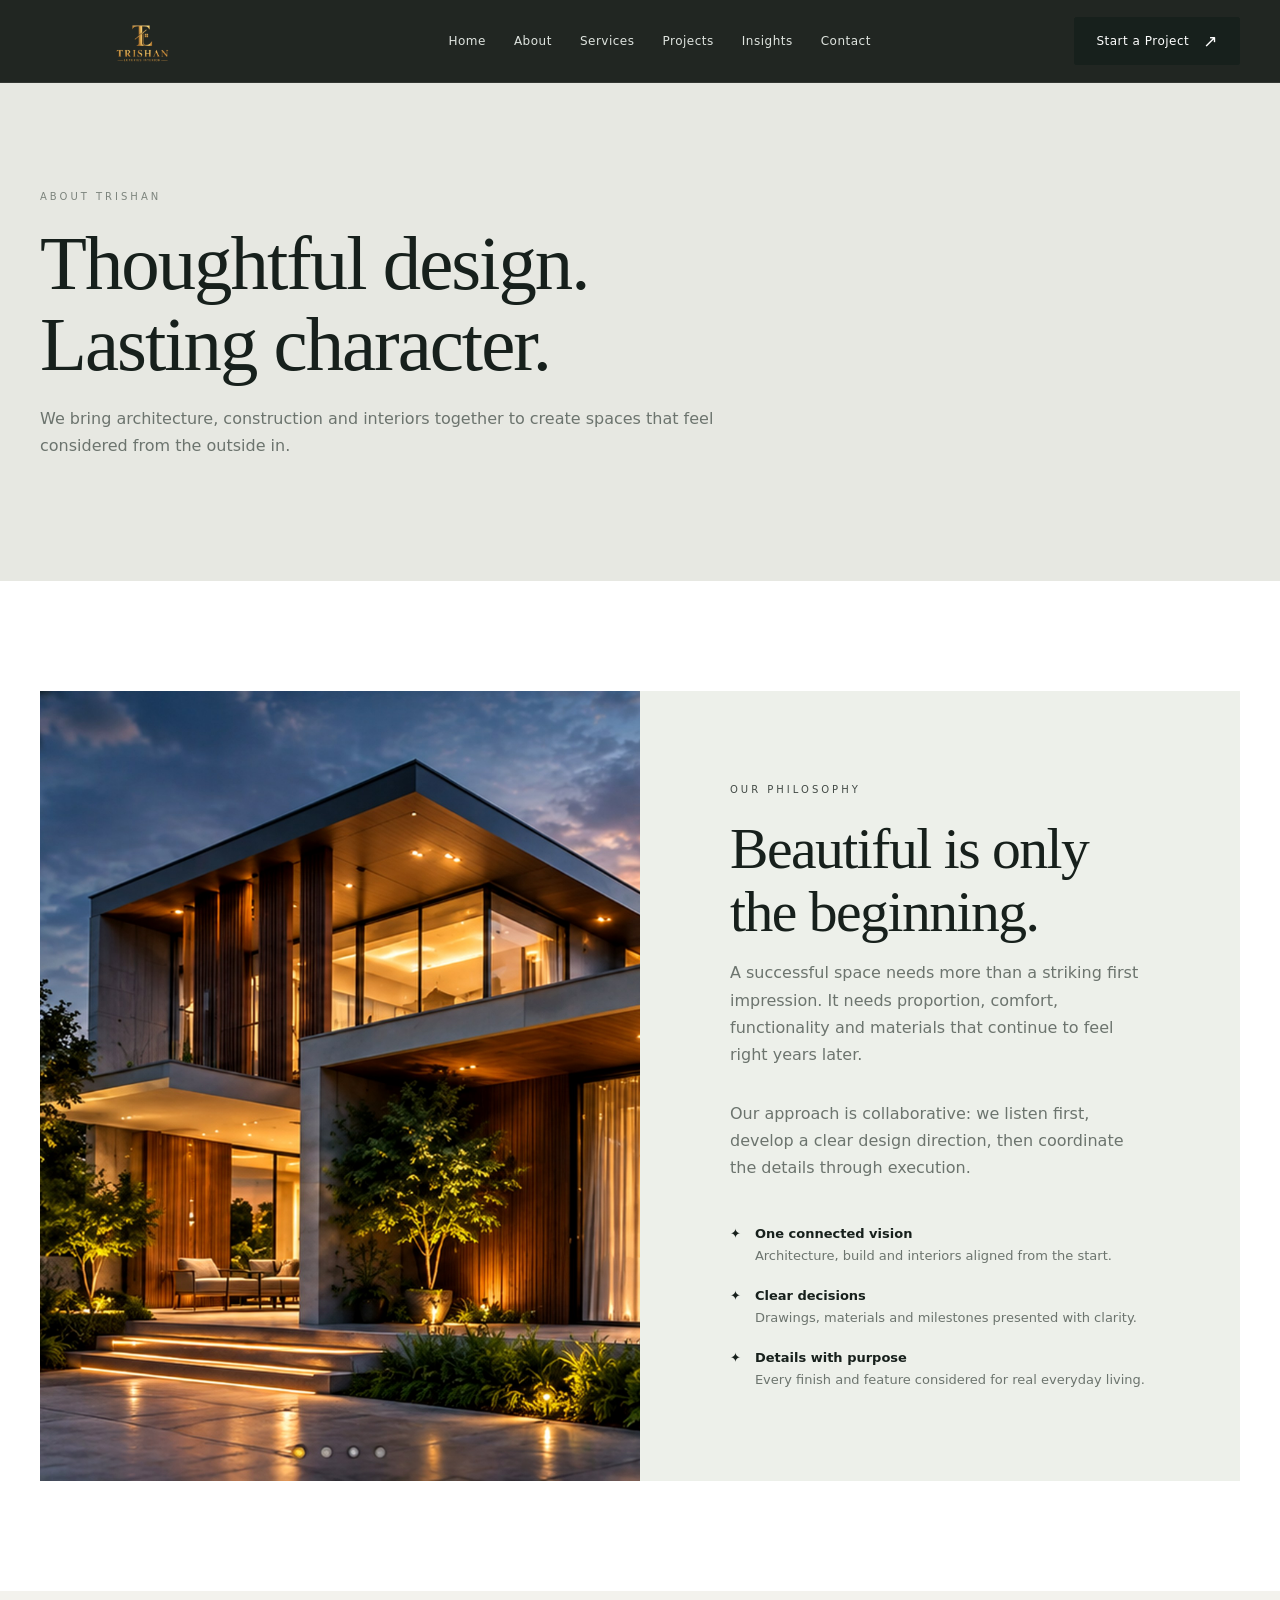
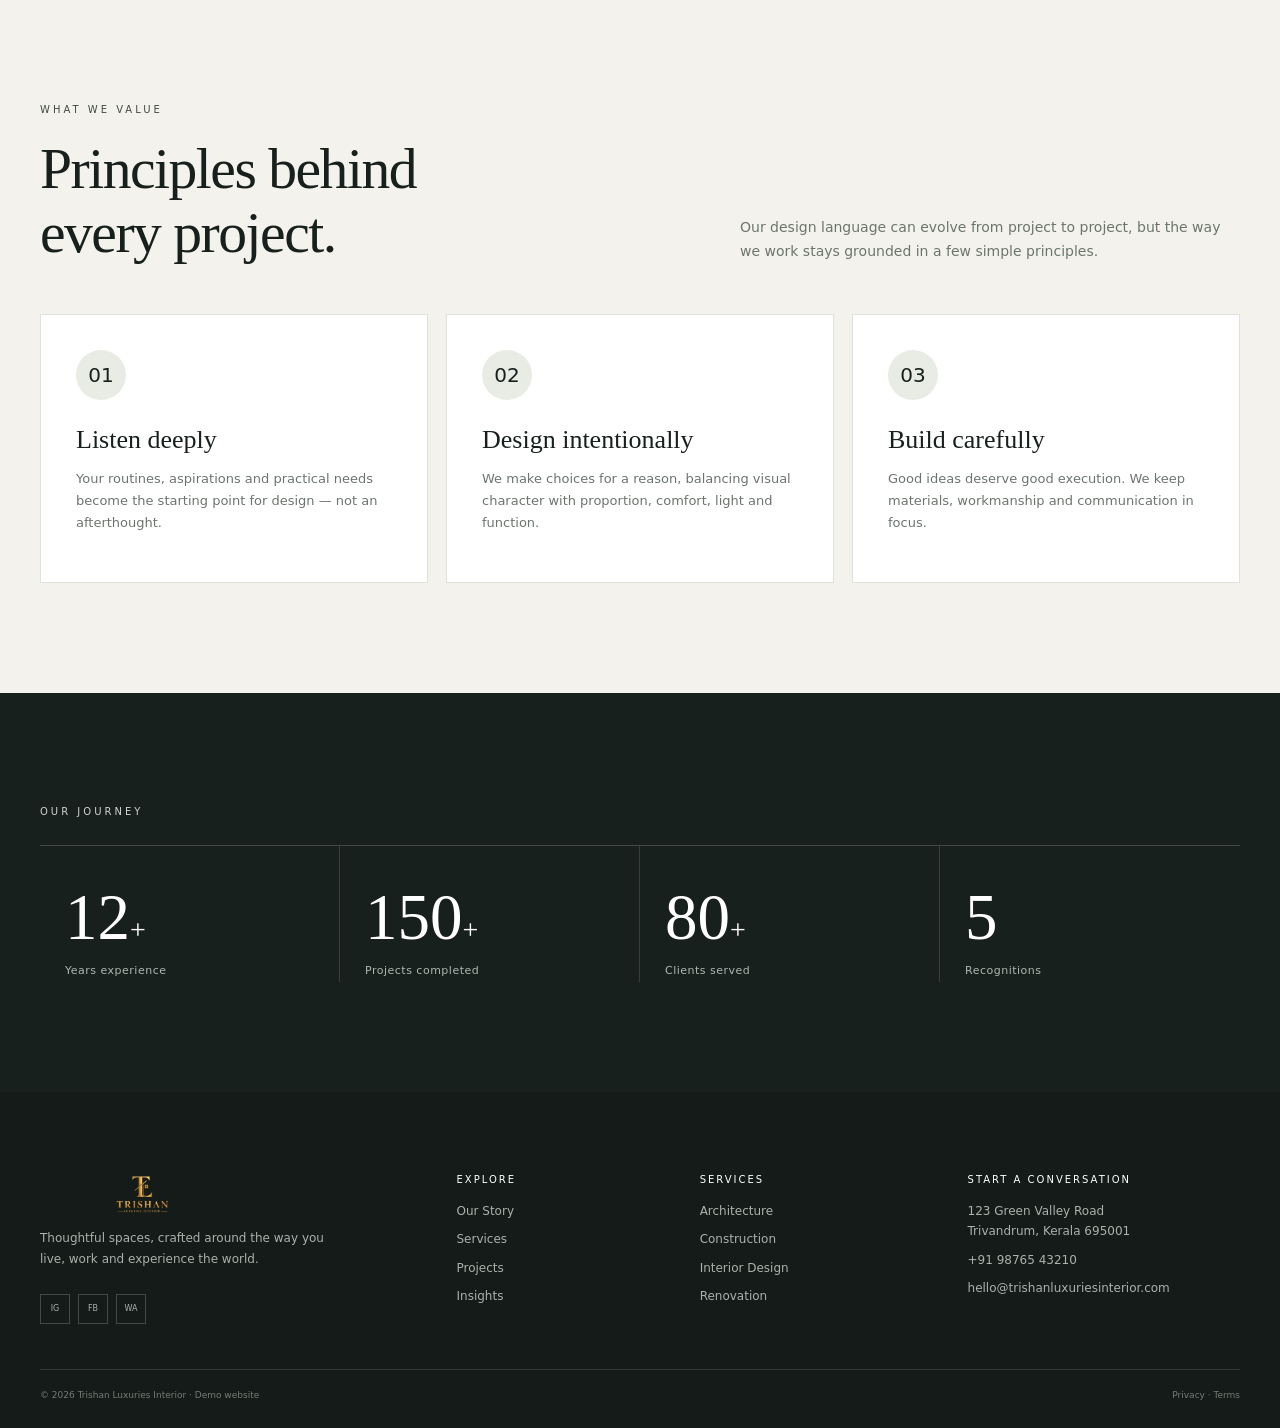
==== about.html @ 33a4c11a "first commit" ====
<!doctype html><html lang="en"><head><meta charset="utf-8"><meta name="viewport" content="width=device-width,initial-scale=1"><title>About | Trishan Luxuries Interior</title><meta name="description" content="Trishan Luxuries Interior — architecture, construction and interior design."><link rel="stylesheet" href="styles.css"></head><body><header><div class="container nav"><a class="brand-logo" href="index.html"><img src="assets/trishan-logo.png" alt="Trishan Luxuries Interior"></a><nav class="links"><a href="index.html">Home</a><a href="about.html">About</a><a href="services.html">Services</a><a href="projects.html">Projects</a><a href="blog.html">Insights</a><a href="contact.html">Contact</a></nav><a class="btn nav-cta" href="contact.html">Start a Project <span>↗</span></a><button class="menu" aria-label="Open menu">☰</button></div></header><main><section class="page-hero"><div class="container"><div class="eyebrow">About Trishan</div><h1>Thoughtful design.<br>Lasting character.</h1><p>We bring architecture, construction and interiors together to create spaces that feel considered from the outside in.</p></div></section>
<section class="section white"><div class="container split"><img src="assets/interior.jpg" alt="Trishan luxury interior"><div class="split-copy"><div class="eyebrow">Our philosophy</div><h2>Beautiful is only the beginning.</h2><p>A successful space needs more than a striking first impression. It needs proportion, comfort, functionality and materials that continue to feel right years later.</p><p>Our approach is collaborative: we listen first, develop a clear design direction, then coordinate the details through execution.</p><div class="checks"><div class="check">✦ <span><b>One connected vision</b>Architecture, build and interiors aligned from the start.</span></div><div class="check">✦ <span><b>Clear decisions</b>Drawings, materials and milestones presented with clarity.</span></div><div class="check">✦ <span><b>Details with purpose</b>Every finish and feature considered for real everyday living.</span></div></div></div></div></section>
<section class="section"><div class="container"><div class="section-head"><div><div class="eyebrow">What we value</div><h2>Principles behind<br>every project.</h2></div><p>Our design language can evolve from project to project, but the way we work stays grounded in a few simple principles.</p></div><div class="grid3"><article class="service"><div class="icon">01</div><h3>Listen deeply</h3><p>Your routines, aspirations and practical needs become the starting point for design — not an afterthought.</p></article><article class="service"><div class="icon">02</div><h3>Design intentionally</h3><p>We make choices for a reason, balancing visual character with proportion, comfort, light and function.</p></article><article class="service"><div class="icon">03</div><h3>Build carefully</h3><p>Good ideas deserve good execution. We keep materials, workmanship and communication in focus.</p></article></div></div></section>
<section class="section dark"><div class="container"><div class="eyebrow">Our journey</div><div class="stats"><div class="stat"><strong>12<span>+</span></strong><small>Years experience</small></div><div class="stat"><strong>150<span>+</span></strong><small>Projects completed</small></div><div class="stat"><strong>80<span>+</span></strong><small>Clients served</small></div><div class="stat"><strong>5</strong><small>Recognitions</small></div></div></div></section></main><footer><div class="container footer-grid"><div class="footer-brand"><a class="brand-logo" href="index.html"><img src="assets/trishan-logo.png" alt="Trishan Luxuries Interior"></a><p>Thoughtful spaces, crafted around the way you live, work and experience the world.</p><div class="socials"><a href="contact.html" aria-label="Instagram">IG</a><a href="contact.html" aria-label="Facebook">FB</a><a href="contact.html" aria-label="WhatsApp">WA</a></div></div><div><h4>Explore</h4><a href="about.html">Our Story</a><a href="services.html">Services</a><a href="projects.html">Projects</a><a href="blog.html">Insights</a></div><div><h4>Services</h4><a href="services.html">Architecture</a><a href="services.html">Construction</a><a href="services.html">Interior Design</a><a href="services.html">Renovation</a></div><div><h4>Start a conversation</h4><p>123 Green Valley Road<br>Trivandrum, Kerala 695001</p><a href="tel:+919876543210">+91 98765 43210</a><a href="mailto:hello@trishanluxuriesinterior.com">hello@trishanluxuriesinterior.com</a></div></div><div class="container copyright"><span>© 2026 Trishan Luxuries Interior · Demo website</span><span>Privacy · Terms</span></div></footer><script src="script.js"></script></body></html>
---- styles.css ----
:root{--ink:#17201c;--muted:#6c746e;--paper:#f3f2ed;--white:#fff;--line:#dfe2dc;--dark:#18201d;--accent:#8d9a86;--gold:#b6a47a;--max:1200px}
*{box-sizing:border-box}html{scroll-behavior:smooth}body{margin:0;font-family:Inter,ui-sans-serif,system-ui,-apple-system,"Segoe UI",sans-serif;color:var(--ink);background:var(--paper);line-height:1.7}img{max-width:100%;display:block}a{text-decoration:none;color:inherit}.container{width:min(calc(100% - 48px),var(--max));margin:auto}
header{position:sticky;top:0;z-index:50;background:rgba(20,25,22,.94);backdrop-filter:blur(18px);border-bottom:1px solid rgba(255,255,255,.08)}.nav{height:82px;display:flex;align-items:center;justify-content:space-between;gap:28px}.brand-logo{display:flex;width:205px;height:55px;align-items:center;overflow:hidden}.brand-logo img{width:100%;height:100%;object-fit:contain;object-position:center}.links{display:flex;gap:28px;font-size:12px;letter-spacing:.5px;color:#dfe4df}.links a{position:relative}.links a:after{content:"";position:absolute;left:0;right:100%;bottom:-9px;height:1px;background:#fff;transition:.35s}.links a:hover:after{right:0}.btn{display:inline-flex;align-items:center;gap:14px;justify-content:center;padding:13px 21px;border-radius:2px;background:var(--ink);color:#fff;font-size:12px;letter-spacing:.5px;border:1px solid var(--ink);transition:.35s;position:relative;overflow:hidden}.btn span{font-size:17px;line-height:0}.btn:hover{transform:translateY(-2px);box-shadow:0 12px 28px rgba(0,0,0,.14)}.btn.light{background:#fff;color:var(--ink);border-color:#fff}.menu{display:none;background:none;color:#fff;border:0;font-size:25px}
.hero{min-height:calc(100vh - 82px);height:760px;max-height:900px;position:relative;display:flex;align-items:center;color:#fff;overflow:hidden;background:#111}.hero-slides,.hero-slide,.hero-slide img,.hero-shade{position:absolute;inset:0;width:100%;height:100%}.hero-slide{opacity:0;visibility:hidden;transition:opacity 1.2s ease}.hero-slide.is-active{opacity:1;visibility:visible;z-index:1}.hero-slide img{object-fit:cover;transform:scale(1.08);transition:transform 8s cubic-bezier(.15,.65,.2,1)}.hero-slide.is-active img{transform:scale(1)}.hero-shade{z-index:2;background:linear-gradient(90deg,rgba(5,9,7,.86),rgba(5,9,7,.42) 50%,rgba(5,9,7,.12)),linear-gradient(0deg,rgba(0,0,0,.5),transparent 50%);pointer-events:none}.hero-content{position:relative;z-index:4;max-width:760px;padding:80px 0}.eyebrow{font-size:10px;letter-spacing:3px;text-transform:uppercase;margin-bottom:19px;opacity:.8}.hero h1{font-size:clamp(50px,7vw,94px);letter-spacing:-3px}.hero h1 em,h1 em,h2 em{font-style:italic;color:#c7cfc7}.hero p{max-width:620px;color:rgba(255,255,255,.78);font-size:17px;margin:0}.actions{display:flex;align-items:center;gap:30px;margin-top:34px}.text-link{font-size:12px;letter-spacing:.7px}.light-link{color:#fff}.text-link span{margin-left:8px}.hero-bottom{position:absolute;z-index:5;bottom:25px;left:50%;transform:translateX(-50%);display:flex;justify-content:space-between;color:rgba(255,255,255,.65);font-size:10px;letter-spacing:2px;text-transform:uppercase}.hero-count b{color:#fff;font-weight:500}.hero-control{position:absolute;z-index:5;top:50%;transform:translateY(-50%);width:48px;height:48px;border:1px solid rgba(255,255,255,.35);border-radius:50%;background:rgba(0,0,0,.16);color:#fff;font-size:29px;cursor:pointer}.hero-control:hover{background:rgba(255,255,255,.15)}.hero-prev{left:25px}.hero-next{right:25px}.hero-dots{position:absolute;z-index:5;bottom:30px;left:50%;transform:translateX(-50%);display:flex;gap:7px}.hero-dots button{width:6px;height:6px;padding:0;border:1px solid #fff;border-radius:20px;background:transparent;opacity:.7;cursor:pointer;transition:.3s}.hero-dots button.is-active{width:25px;background:#fff;opacity:1}
.section{padding:110px 0}.white{background:#fff}.intro{background:#eeeee8}.intro-grid{display:grid;grid-template-columns:1.05fr .95fr;gap:100px;align-items:end}.intro h2,.section h2{font:400 clamp(37px,4.5vw,58px)/1.1 Georgia,serif;letter-spacing:-1.5px;margin:0}.lead{font-size:18px;color:#59625c;max-width:580px;margin:0 0 25px}.arrow-link{font-size:12px;letter-spacing:.7px;border-bottom:1px solid #aeb5af;padding-bottom:8px}.arrow-link span{margin-left:12px}
.section-head{display:flex;justify-content:space-between;align-items:end;gap:40px;margin-bottom:50px}.section-head>p{max-width:500px;color:var(--muted);font-size:14px;margin:0}.service-grid{display:grid;grid-template-columns:repeat(4,1fr);gap:14px}.service-card{position:relative;padding:34px 28px 30px;min-height:330px;border:1px solid var(--line);background:#fafaf7;transition:.45s cubic-bezier(.2,.7,.2,1);overflow:hidden}.service-card:before{content:"";position:absolute;inset:auto 0 0;height:3px;background:var(--gold);transform:scaleX(0);transform-origin:left;transition:.45s}.service-card:hover{transform:translateY(-9px);box-shadow:0 25px 55px rgba(28,35,30,.11);background:#fff}.service-card:hover:before{transform:scaleX(1)}.service-num{position:absolute;right:25px;top:27px;color:#a0a7a1;font-size:10px;letter-spacing:2px}.icon{width:50px;height:50px;border-radius:50%;background:#e9ebe5;display:grid;place-items:center;font-size:20px;margin-bottom:32px}.service-card h3{font:400 28px/1.15 Georgia,serif;margin:0 0 15px}.service-card p{color:var(--muted);font-size:13px}.card-arrow{position:absolute;bottom:28px;font-size:11px;letter-spacing:.6px}
.image-feature{display:grid;grid-template-columns:1.08fr .92fr;min-height:700px;background:#e8e9e3}.feature-image{overflow:hidden}.feature-image img{width:100%;height:100%;min-height:600px;object-fit:cover;transition:transform 1.2s}.image-feature:hover .feature-image img{transform:scale(1.035)}.feature-copy{padding:90px;display:flex;flex-direction:column;justify-content:center}.feature-copy h2{margin-bottom:25px}.feature-copy>p{max-width:510px;color:#626a64;font-size:15px}.mini-points{display:grid;grid-template-columns:repeat(3,1fr);border-top:1px solid #cdd1ca;border-bottom:1px solid #cdd1ca;margin:30px 0 35px}.mini-points div{padding:19px 10px 19px 0}.mini-points strong{display:block;font:22px Georgia,serif}.mini-points span{font-size:10px;color:var(--muted)}
.portfolio{background:#f3f2ed}.project-mosaic{display:grid;grid-template-columns:1.5fr 1fr;grid-template-rows:290px 290px;gap:15px}.project-tile{position:relative;overflow:hidden}.project-tile.large{grid-row:1/3}.project-tile img{width:100%;height:100%;object-fit:cover;transition:transform .9s}.project-tile:hover img{transform:scale(1.06)}.project-overlay{position:absolute;inset:auto 0 0;padding:55px 28px 25px;color:#fff;background:linear-gradient(transparent,rgba(0,0,0,.72))}.project-overlay span{font-size:9px;letter-spacing:2px;text-transform:uppercase;opacity:.75}.project-overlay h3{font:400 27px Georgia,serif;margin:6px 0 0}
.dark{background:var(--dark);color:#fff}.stats-section{padding:90px 0}.stats{display:grid;grid-template-columns:repeat(4,1fr);border-top:1px solid rgba(255,255,255,.18);margin-top:25px}.stat{padding:34px 25px 0;border-right:1px solid rgba(255,255,255,.14)}.stat:last-child{border:0}.stat strong{font:400 65px Georgia,serif;display:block}.stat strong span{font-size:28px}.stat small{color:#aeb7b0;font-size:11px;letter-spacing:.5px}
.process{background:#fff}.process-grid{display:grid;grid-template-columns:repeat(4,1fr);border-top:1px solid var(--line)}.process-grid>div{padding:0 0 28px;border-right:1px solid var(--line);min-height:430px;overflow:hidden;background:#fff}.process-grid>div:last-child{border:0}.process-image{height:190px;overflow:hidden;position:relative;background:#111}.process-image:after{content:"";position:absolute;inset:0;background:linear-gradient(180deg,rgba(0,0,0,.02),rgba(0,0,0,.24));pointer-events:none}.process-image img{width:100%;height:100%;display:block;object-fit:cover;transform:scale(1.03);filter:saturate(.9) contrast(1.04);transition:transform 1s cubic-bezier(.2,.7,.2,1),filter .7s ease}.process-grid>div:hover .process-image img{transform:scale(1.1);filter:saturate(1.08) contrast(1.06)}.process-copy{padding:28px 25px 0}.process-grid span{font-size:10px;letter-spacing:2px;color:#9aa29c}.process-grid h3{font:400 25px Georgia,serif;margin:25px 0 12px}.process-grid p{font-size:13px;color:var(--muted)}
.testimonial{background:#dfe2da;padding:115px 0}.testimonial-inner{max-width:900px;text-align:center}.testimonial blockquote{font:400 clamp(31px,4vw,50px)/1.2 Georgia,serif;margin:10px 0 30px;letter-spacing:-1px}.testimonial-meta span{display:block;font-size:12px}.testimonial-meta small{font-size:10px;color:var(--muted);letter-spacing:1px}
.insights .grid3{display:grid;grid-template-columns:repeat(3,1fr);gap:18px}.article-card{background:#f5f5f0;overflow:hidden}.article-card img{width:100%;aspect-ratio:1.45;object-fit:cover;transition:.7s}.article-card:hover img{transform:scale(1.04)}.article-body{padding:25px}.article-body>span{font-size:9px;letter-spacing:1.5px;text-transform:uppercase;color:#858e87}.article-body h3{font:400 24px/1.18 Georgia,serif;margin:12px 0}.article-body p{font-size:12px;color:var(--muted);margin:0}
.cta-banner{padding:85px 0;background:#1c2521;color:#fff}.cta-banner .container{display:flex;justify-content:space-between;align-items:center;gap:40px}.cta-banner h2{font:400 50px Georgia,serif;margin:0 0 10px}.cta-banner p{color:#bfc7c0;margin:0;font-size:14px}
.page-hero{padding:105px 0;background:#e7e8e2}.page-hero h1{font:400 clamp(50px,6vw,80px)/1.05 Georgia,serif;letter-spacing:-2px;margin:0 0 20px}.page-hero p{max-width:700px;color:var(--muted);font-size:16px}.page-hero .eyebrow{color:#626b64}
.split{display:grid;grid-template-columns:1fr 1fr}.split img{width:100%;height:100%;min-height:520px;object-fit:cover}.split-copy{padding:90px;background:#edf0ea;display:flex;flex-direction:column;justify-content:center}.split-copy p{max-width:580px;color:var(--muted)}.checks{display:grid;gap:18px;margin-top:25px}.check{display:flex;gap:14px;font-size:13px}.check b{display:block;color:var(--ink);font-weight:600}.check span{color:var(--muted)}
.grid3{display:grid;grid-template-columns:repeat(3,1fr);gap:18px}.grid4{display:grid;grid-template-columns:repeat(4,1fr);gap:16px}.service{padding:35px;background:#fff;border:1px solid var(--line);min-height:260px}.service h3{font:400 26px Georgia,serif;margin:0 0 12px}.service p{color:var(--muted);font-size:13px}.service .icon{margin-bottom:25px}
.filter{display:flex;gap:8px;flex-wrap:wrap;margin-bottom:35px}.filter button{padding:10px 17px;border:1px solid var(--line);background:#fff;color:var(--ink);cursor:pointer;font:inherit;font-size:11px}.filter button.active{background:var(--ink);color:#fff}.card{background:#fff;overflow:hidden;transition:.45s}.card:hover{transform:translateY(-7px);box-shadow:0 20px 50px rgba(20,30,24,.12)}.card img{width:100%;aspect-ratio:1.15;object-fit:cover;transition:.7s}.card:hover img{transform:scale(1.045)}.card-body{padding:22px}.card-body h3{font:400 22px Georgia,serif;margin:0 0 5px}.meta{font-size:10px;letter-spacing:1.4px;text-transform:uppercase;color:var(--muted)}
.project-hero-img{width:100%;height:min(70vh,680px);object-fit:cover}.project-content{max-width:850px;margin:auto}.project-content .project-facts{display:grid;grid-template-columns:repeat(3,1fr);gap:20px;padding:28px 0;border-top:1px solid var(--line);border-bottom:1px solid var(--line);margin:45px 0}.project-content h2{font:400 39px Georgia,serif}.project-content p{color:var(--muted)}.gallery{display:grid;grid-template-columns:1fr 1fr;gap:15px;margin-top:45px}.gallery img{width:100%;height:360px;object-fit:cover}.gallery img:first-child{grid-column:1/-1;height:500px}
.article-layout{max-width:820px}.article-layout img{width:100%;height:500px;object-fit:cover}.article-layout h2{font:400 36px Georgia,serif;margin-top:45px}.article-layout p{color:#5f6861}.notice{padding:17px 20px;background:#edf0ea;border-left:3px solid var(--accent);font-size:12px;color:#58615b}
.contact-wrap{display:grid;grid-template-columns:.8fr 1.2fr;gap:70px}.contact-details h2{font:400 43px Georgia,serif}.contact-details p{color:var(--muted);font-size:14px}.contact-detail{padding:18px 0;border-bottom:1px solid var(--line)}.contact-detail strong{display:block;font-size:10px;letter-spacing:2px;text-transform:uppercase}.contact-detail span{font-size:13px;color:var(--muted)}form{background:#f5f5f1;padding:35px;display:grid;grid-template-columns:1fr 1fr;gap:14px}input,textarea,select{width:100%;padding:15px 14px;border:1px solid #d6dad4;background:#fff;font:inherit;font-size:13px;color:var(--ink)}textarea{min-height:150px;resize:vertical}.full{grid-column:1/-1}
footer{background:#151b18;color:#fff;padding:65px 0 25px}.footer-grid{display:grid;grid-template-columns:1.5fr .8fr .9fr 1.1fr;gap:45px}.footer-brand p{max-width:290px;color:#9da69f;font-size:12px}.footer-grid .brand-logo{width:205px;height:55px}.footer-grid h4{font-size:10px;letter-spacing:2px;text-transform:uppercase;font-weight:500}.footer-grid a,.footer-grid p{font-size:12px;color:#aab2ac;display:block;margin:8px 0}.socials{display:flex;gap:8px;margin-top:25px}.socials a{width:30px;height:30px;border:1px solid #414943;display:grid;place-items:center;font-size:8px!important;margin:0}.copyright{border-top:1px solid #323934;margin-top:45px;padding-top:18px;color:#737d76;font-size:9px;display:flex;justify-content:space-between}
.reveal{opacity:0;transform:translateY(24px);transition:opacity .8s,transform .8s}.reveal.is-visible{opacity:1;transform:none}
@media(max-width:950px){.links{display:none}.menu{display:block}.nav-cta{display:none}.service-grid,.process-grid{grid-template-columns:1fr 1fr}.grid4{grid-template-columns:1fr 1fr}.intro-grid,.image-feature,.contact-wrap{grid-template-columns:1fr}.feature-copy{padding:65px 30px}.stats{grid-template-columns:1fr 1fr}.stat:nth-child(2){border:0}.footer-grid{grid-template-columns:1fr 1fr}.project-mosaic{grid-template-columns:1fr 1fr}.project-tile.large{grid-column:1/-1;grid-row:auto;height:420px}.project-tile:not(.large){height:300px}.section{padding:80px 0}}
@media(max-width:600px){.container{width:min(calc(100% - 28px),var(--max))}.nav{height:70px}.brand-logo{width:175px;height:48px}.hero{min-height:650px;height:calc(100vh - 70px)}.hero-content{padding:60px 0}.hero h1{font-size:49px;letter-spacing:-2px}.hero p{font-size:14px}.hero-control{width:40px;height:40px}.hero-prev{left:12px}.hero-next{right:12px}.hero-bottom{display:none}.section-head{display:block}.section-head>a{display:inline-block;margin-top:15px}.service-grid,.process-grid,.grid3,.grid4,.stats{grid-template-columns:1fr}.project-mosaic{display:block}.project-tile,.project-tile.large,.project-tile:not(.large){height:300px;margin-bottom:14px}.mini-points{grid-template-columns:1fr}.cta-banner .container{display:block}.cta-banner .btn{margin-top:25px}.split-copy{padding:55px 28px}.split img{min-height:350px}.gallery{grid-template-columns:1fr}.gallery img:first-child{height:330px}.gallery img{height:250px}.project-content .project-facts{grid-template-columns:1fr}.contact-wrap{gap:35px}form{grid-template-columns:1fr;padding:24px}.footer-grid{grid-template-columns:1fr}.copyright{display:block}.copyright span{display:block;margin:8px 0}.page-hero{padding:75px 0}}
@media(prefers-reduced-motion:reduce){*,*:before,*:after{animation:none!important;transition:none!important;scroll-behavior:auto!important}}

@media(max-width:950px){.links.mobile-open{display:flex;position:absolute;top:82px;left:0;right:0;background:rgba(20,25,22,.98);padding:22px 24px;flex-direction:column;gap:18px;border-bottom:1px solid rgba(255,255,255,.1)}.links.mobile-open a:after{display:none}}

/* Cinematic service imagery */
.service-card{padding:0 28px 30px;min-height:420px}
.service-image{height:190px;margin:0 -28px 28px;overflow:hidden;position:relative;background:#111}
.service-image:after{content:"";position:absolute;inset:0;background:linear-gradient(180deg,rgba(0,0,0,.04),rgba(0,0,0,.18));pointer-events:none}
.service-image img{width:100%;height:100%;object-fit:cover;display:block;transform:scale(1.02);transition:transform .9s cubic-bezier(.2,.7,.2,1),filter .6s ease;filter:saturate(.92) contrast(1.03)}
.service-card:hover .service-image img{transform:scale(1.1);filter:saturate(1.05) contrast(1.05)}
.service-card .icon{position:relative;z-index:2;margin-top:-48px;margin-bottom:25px;border:1px solid rgba(255,255,255,.7);box-shadow:0 8px 22px rgba(0,0,0,.12)}
.service-card .service-num{top:16px;z-index:3;color:#fff;text-shadow:0 1px 5px rgba(0,0,0,.55)}
@media(max-width:600px){.service-card{min-height:390px}.service-image{height:185px}.process-grid>div{min-height:0}.process-image{height:200px}}
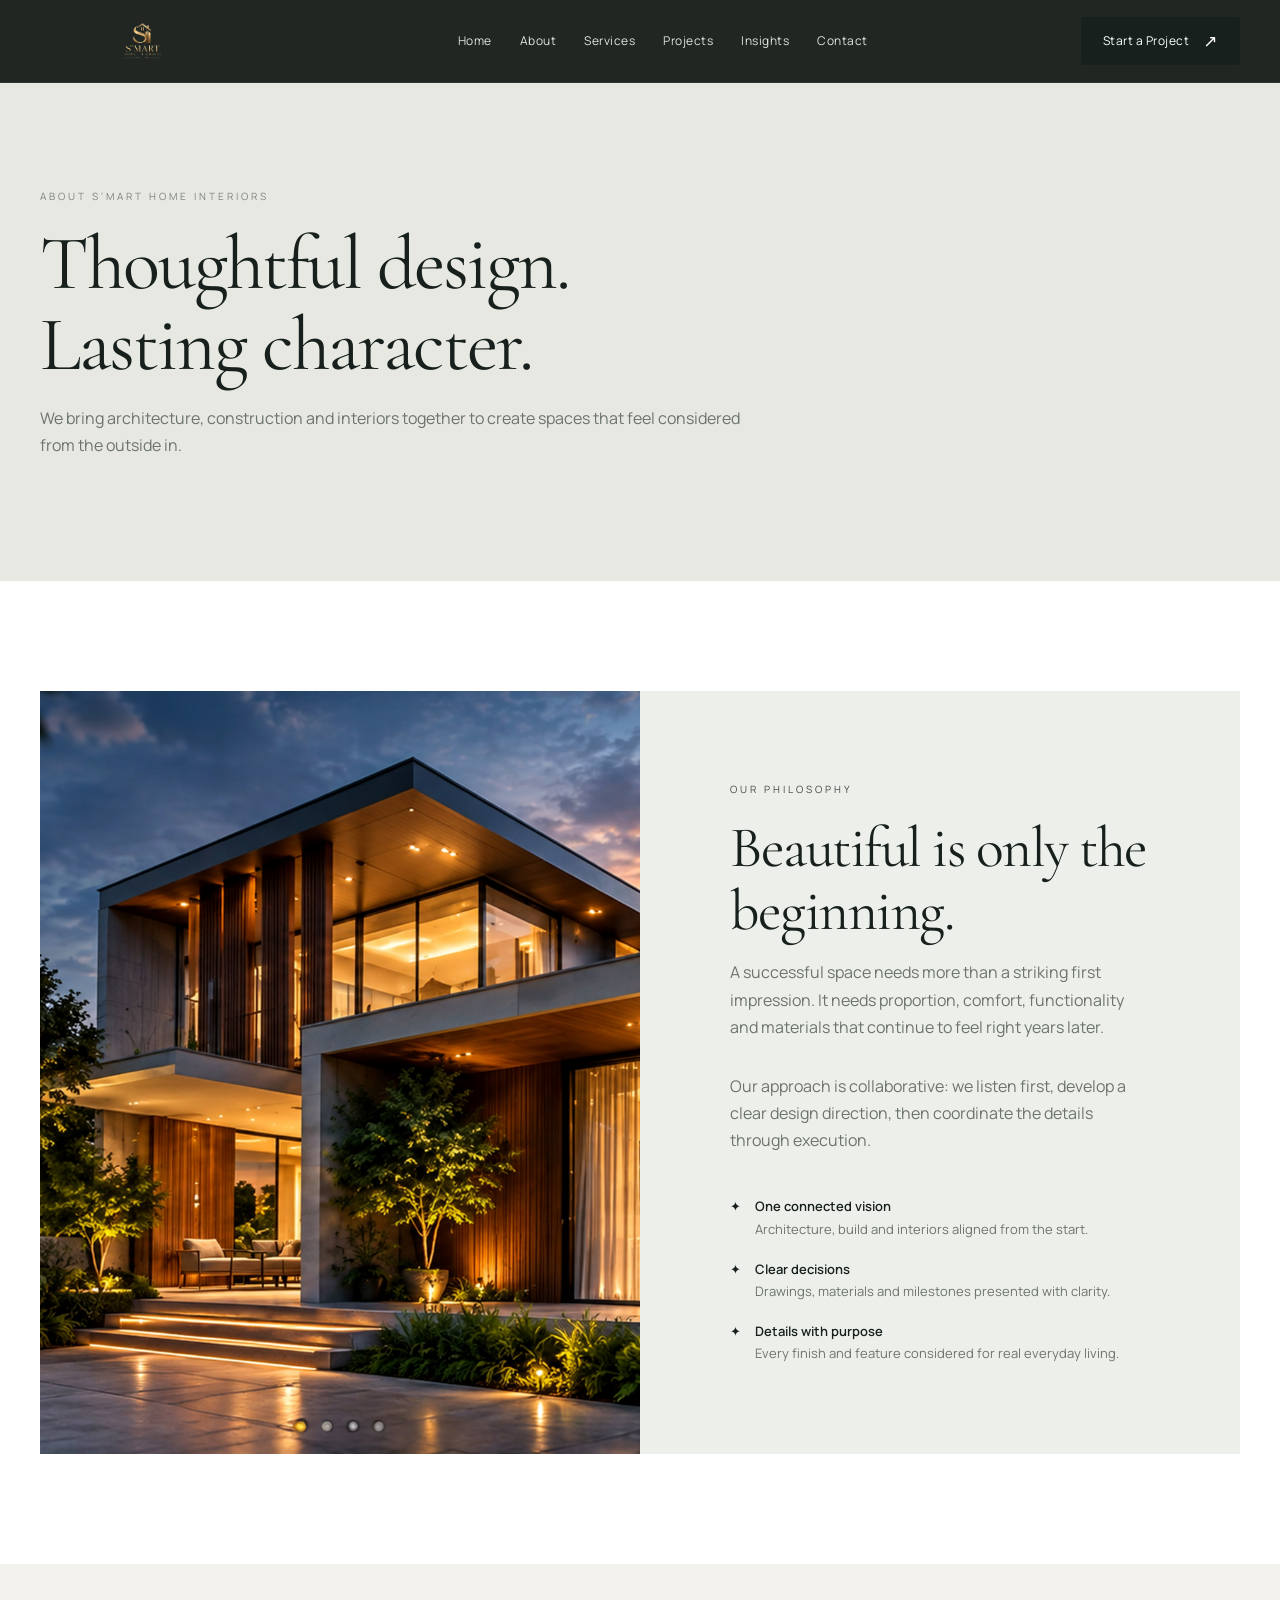
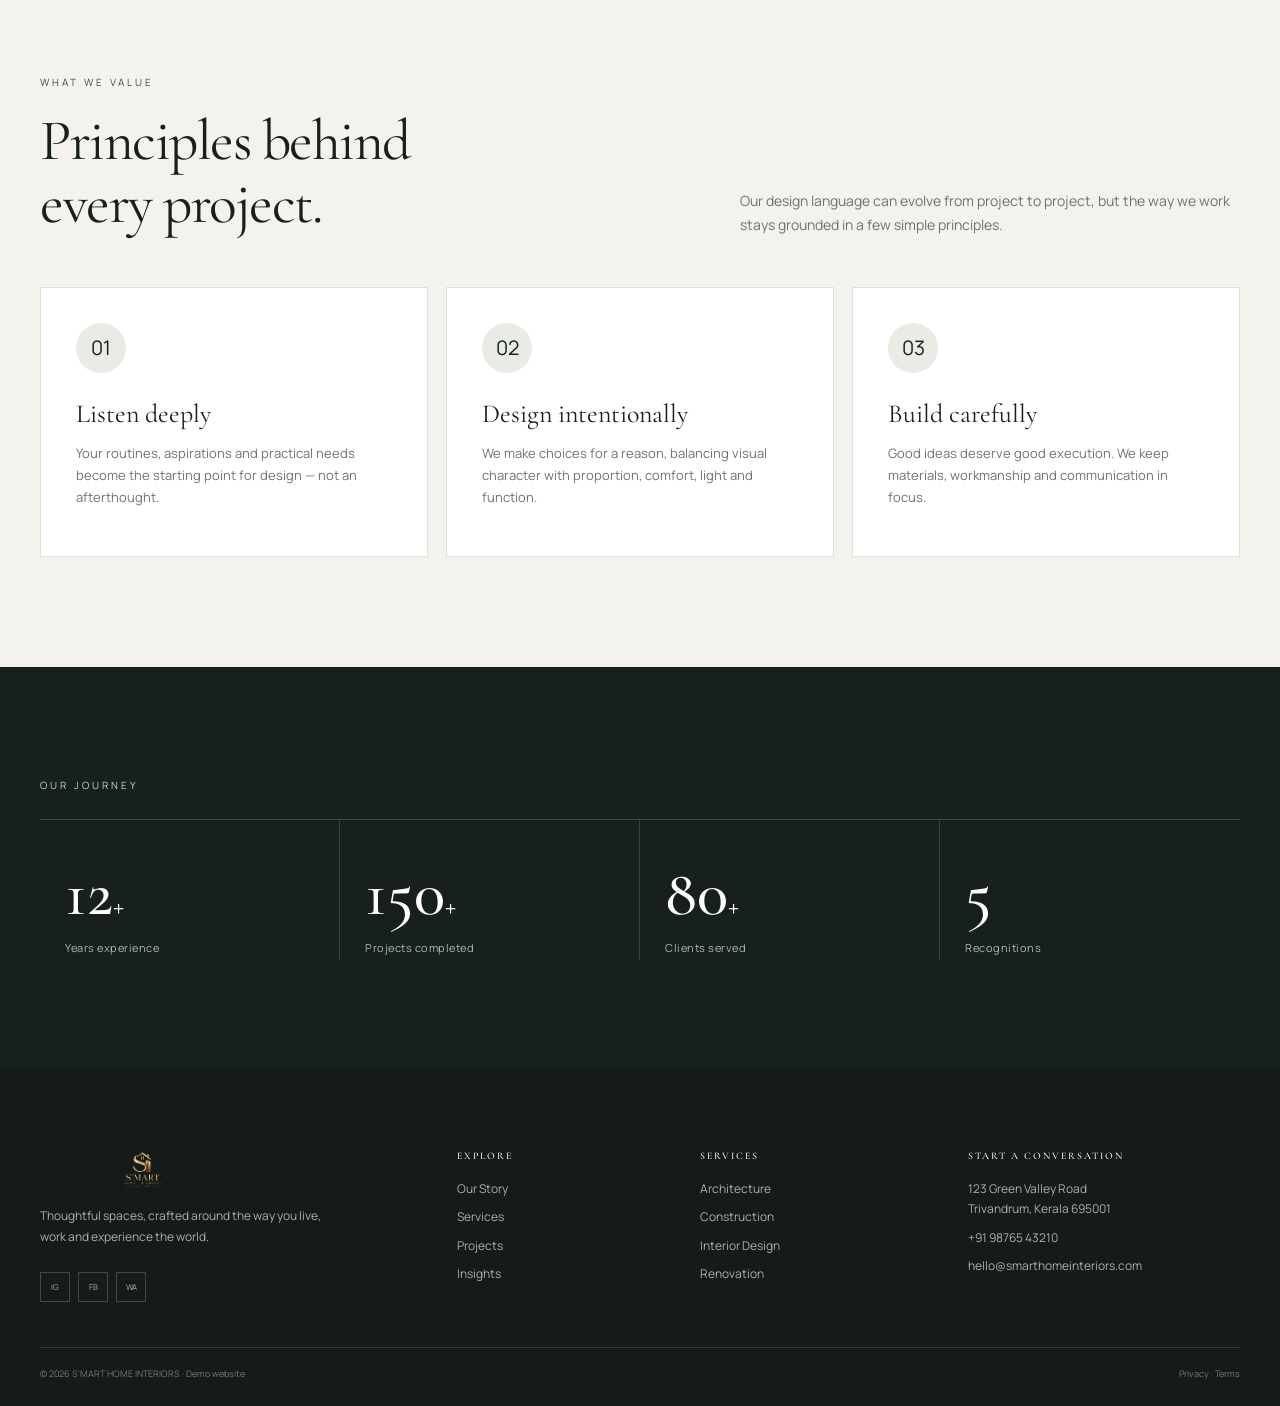
==== commit 76a7b55c: "next project" ====
--- a/about.html
+++ b/about.html
@@ -1,4 +1,4 @@
-<!doctype html><html lang="en"><head><meta charset="utf-8"><meta name="viewport" content="width=device-width,initial-scale=1"><title>About | Trishan Luxuries Interior</title><meta name="description" content="Trishan Luxuries Interior — architecture, construction and interior design."><link rel="stylesheet" href="styles.css"></head><body><header><div class="container nav"><a class="brand-logo" href="index.html"><img src="assets/trishan-logo.png" alt="Trishan Luxuries Interior"></a><nav class="links"><a href="index.html">Home</a><a href="about.html">About</a><a href="services.html">Services</a><a href="projects.html">Projects</a><a href="blog.html">Insights</a><a href="contact.html">Contact</a></nav><a class="btn nav-cta" href="contact.html">Start a Project <span>↗</span></a><button class="menu" aria-label="Open menu">☰</button></div></header><main><section class="page-hero"><div class="container"><div class="eyebrow">About Trishan</div><h1>Thoughtful design.<br>Lasting character.</h1><p>We bring architecture, construction and interiors together to create spaces that feel considered from the outside in.</p></div></section>
-<section class="section white"><div class="container split"><img src="assets/interior.jpg" alt="Trishan luxury interior"><div class="split-copy"><div class="eyebrow">Our philosophy</div><h2>Beautiful is only the beginning.</h2><p>A successful space needs more than a striking first impression. It needs proportion, comfort, functionality and materials that continue to feel right years later.</p><p>Our approach is collaborative: we listen first, develop a clear design direction, then coordinate the details through execution.</p><div class="checks"><div class="check">✦ <span><b>One connected vision</b>Architecture, build and interiors aligned from the start.</span></div><div class="check">✦ <span><b>Clear decisions</b>Drawings, materials and milestones presented with clarity.</span></div><div class="check">✦ <span><b>Details with purpose</b>Every finish and feature considered for real everyday living.</span></div></div></div></div></section>
+<!doctype html><html lang="en"><head><meta charset="utf-8"><meta name="viewport" content="width=device-width,initial-scale=1"><title>About | S'MART HOME INTERIORS</title><meta name="description" content="S'MART HOME INTERIORS — architecture, construction and interior design."><link rel="stylesheet" href="styles.css"></head><body><header><div class="container nav"><a class="brand-logo" href="index.html"><img src="assets/trishan-logo.png" alt="S'MART HOME INTERIORS"></a><nav class="links"><a href="index.html">Home</a><a href="about.html">About</a><a href="services.html">Services</a><a href="projects.html">Projects</a><a href="blog.html">Insights</a><a href="contact.html">Contact</a></nav><a class="btn nav-cta" href="contact.html">Start a Project <span>↗</span></a><button class="menu" aria-label="Open menu">☰</button></div></header><main><section class="page-hero"><div class="container"><div class="eyebrow">About S'MART HOME INTERIORS</div><h1>Thoughtful design.<br>Lasting character.</h1><p>We bring architecture, construction and interiors together to create spaces that feel considered from the outside in.</p></div></section>
+<section class="section white"><div class="container split"><img src="assets/interior.jpg" alt="S'MART HOME INTERIORS luxury interior"><div class="split-copy"><div class="eyebrow">Our philosophy</div><h2>Beautiful is only the beginning.</h2><p>A successful space needs more than a striking first impression. It needs proportion, comfort, functionality and materials that continue to feel right years later.</p><p>Our approach is collaborative: we listen first, develop a clear design direction, then coordinate the details through execution.</p><div class="checks"><div class="check">✦ <span><b>One connected vision</b>Architecture, build and interiors aligned from the start.</span></div><div class="check">✦ <span><b>Clear decisions</b>Drawings, materials and milestones presented with clarity.</span></div><div class="check">✦ <span><b>Details with purpose</b>Every finish and feature considered for real everyday living.</span></div></div></div></div></section>
 <section class="section"><div class="container"><div class="section-head"><div><div class="eyebrow">What we value</div><h2>Principles behind<br>every project.</h2></div><p>Our design language can evolve from project to project, but the way we work stays grounded in a few simple principles.</p></div><div class="grid3"><article class="service"><div class="icon">01</div><h3>Listen deeply</h3><p>Your routines, aspirations and practical needs become the starting point for design — not an afterthought.</p></article><article class="service"><div class="icon">02</div><h3>Design intentionally</h3><p>We make choices for a reason, balancing visual character with proportion, comfort, light and function.</p></article><article class="service"><div class="icon">03</div><h3>Build carefully</h3><p>Good ideas deserve good execution. We keep materials, workmanship and communication in focus.</p></article></div></div></section>
-<section class="section dark"><div class="container"><div class="eyebrow">Our journey</div><div class="stats"><div class="stat"><strong>12<span>+</span></strong><small>Years experience</small></div><div class="stat"><strong>150<span>+</span></strong><small>Projects completed</small></div><div class="stat"><strong>80<span>+</span></strong><small>Clients served</small></div><div class="stat"><strong>5</strong><small>Recognitions</small></div></div></div></section></main><footer><div class="container footer-grid"><div class="footer-brand"><a class="brand-logo" href="index.html"><img src="assets/trishan-logo.png" alt="Trishan Luxuries Interior"></a><p>Thoughtful spaces, crafted around the way you live, work and experience the world.</p><div class="socials"><a href="contact.html" aria-label="Instagram">IG</a><a href="contact.html" aria-label="Facebook">FB</a><a href="contact.html" aria-label="WhatsApp">WA</a></div></div><div><h4>Explore</h4><a href="about.html">Our Story</a><a href="services.html">Services</a><a href="projects.html">Projects</a><a href="blog.html">Insights</a></div><div><h4>Services</h4><a href="services.html">Architecture</a><a href="services.html">Construction</a><a href="services.html">Interior Design</a><a href="services.html">Renovation</a></div><div><h4>Start a conversation</h4><p>123 Green Valley Road<br>Trivandrum, Kerala 695001</p><a href="tel:+919876543210">+91 98765 43210</a><a href="mailto:hello@trishanluxuriesinterior.com">hello@trishanluxuriesinterior.com</a></div></div><div class="container copyright"><span>© 2026 Trishan Luxuries Interior · Demo website</span><span>Privacy · Terms</span></div></footer><script src="script.js"></script></body></html>+<section class="section dark"><div class="container"><div class="eyebrow">Our journey</div><div class="stats"><div class="stat"><strong>12<span>+</span></strong><small>Years experience</small></div><div class="stat"><strong>150<span>+</span></strong><small>Projects completed</small></div><div class="stat"><strong>80<span>+</span></strong><small>Clients served</small></div><div class="stat"><strong>5</strong><small>Recognitions</small></div></div></div></section></main><footer><div class="container footer-grid"><div class="footer-brand"><a class="brand-logo" href="index.html"><img src="assets/trishan-logo.png" alt="S'MART HOME INTERIORS"></a><p>Thoughtful spaces, crafted around the way you live, work and experience the world.</p><div class="socials"><a href="contact.html" aria-label="Instagram">IG</a><a href="contact.html" aria-label="Facebook">FB</a><a href="contact.html" aria-label="WhatsApp">WA</a></div></div><div><h4>Explore</h4><a href="about.html">Our Story</a><a href="services.html">Services</a><a href="projects.html">Projects</a><a href="blog.html">Insights</a></div><div><h4>Services</h4><a href="services.html">Architecture</a><a href="services.html">Construction</a><a href="services.html">Interior Design</a><a href="services.html">Renovation</a></div><div><h4>Start a conversation</h4><p>123 Green Valley Road<br>Trivandrum, Kerala 695001</p><a href="tel:+919876543210">+91 98765 43210</a><a href="mailto:hello@smarthomeinteriors.com">hello@smarthomeinteriors.com</a></div></div><div class="container copyright"><span>© 2026 S'MART HOME INTERIORS · Demo website</span><span>Privacy · Terms</span></div></footer><script src="script.js"></script></body></html>
--- a/styles.css
+++ b/styles.css
@@ -1,24 +1,25 @@
+@import url('https://fonts.googleapis.com/css2?family=Cormorant+Garamond:wght@400;500;600;700&family=Manrope:wght@400;500;600;700&display=swap');
 
 :root{--ink:#17201c;--muted:#6c746e;--paper:#f3f2ed;--white:#fff;--line:#dfe2dc;--dark:#18201d;--accent:#8d9a86;--gold:#b6a47a;--max:1200px}
-*{box-sizing:border-box}html{scroll-behavior:smooth}body{margin:0;font-family:Inter,ui-sans-serif,system-ui,-apple-system,"Segoe UI",sans-serif;color:var(--ink);background:var(--paper);line-height:1.7}img{max-width:100%;display:block}a{text-decoration:none;color:inherit}.container{width:min(calc(100% - 48px),var(--max));margin:auto}
+*{box-sizing:border-box}html{scroll-behavior:smooth}body{margin:0;font-family:Manrope,ui-sans-serif,system-ui,-apple-system,"Segoe UI",sans-serif;color:var(--ink);background:var(--paper);line-height:1.7}img{max-width:100%;display:block}a{text-decoration:none;color:inherit}.container{width:min(calc(100% - 48px),var(--max));margin:auto}
 header{position:sticky;top:0;z-index:50;background:rgba(20,25,22,.94);backdrop-filter:blur(18px);border-bottom:1px solid rgba(255,255,255,.08)}.nav{height:82px;display:flex;align-items:center;justify-content:space-between;gap:28px}.brand-logo{display:flex;width:205px;height:55px;align-items:center;overflow:hidden}.brand-logo img{width:100%;height:100%;object-fit:contain;object-position:center}.links{display:flex;gap:28px;font-size:12px;letter-spacing:.5px;color:#dfe4df}.links a{position:relative}.links a:after{content:"";position:absolute;left:0;right:100%;bottom:-9px;height:1px;background:#fff;transition:.35s}.links a:hover:after{right:0}.btn{display:inline-flex;align-items:center;gap:14px;justify-content:center;padding:13px 21px;border-radius:2px;background:var(--ink);color:#fff;font-size:12px;letter-spacing:.5px;border:1px solid var(--ink);transition:.35s;position:relative;overflow:hidden}.btn span{font-size:17px;line-height:0}.btn:hover{transform:translateY(-2px);box-shadow:0 12px 28px rgba(0,0,0,.14)}.btn.light{background:#fff;color:var(--ink);border-color:#fff}.menu{display:none;background:none;color:#fff;border:0;font-size:25px}
-.hero{min-height:calc(100vh - 82px);height:760px;max-height:900px;position:relative;display:flex;align-items:center;color:#fff;overflow:hidden;background:#111}.hero-slides,.hero-slide,.hero-slide img,.hero-shade{position:absolute;inset:0;width:100%;height:100%}.hero-slide{opacity:0;visibility:hidden;transition:opacity 1.2s ease}.hero-slide.is-active{opacity:1;visibility:visible;z-index:1}.hero-slide img{object-fit:cover;transform:scale(1.08);transition:transform 8s cubic-bezier(.15,.65,.2,1)}.hero-slide.is-active img{transform:scale(1)}.hero-shade{z-index:2;background:linear-gradient(90deg,rgba(5,9,7,.86),rgba(5,9,7,.42) 50%,rgba(5,9,7,.12)),linear-gradient(0deg,rgba(0,0,0,.5),transparent 50%);pointer-events:none}.hero-content{position:relative;z-index:4;max-width:760px;padding:80px 0}.eyebrow{font-size:10px;letter-spacing:3px;text-transform:uppercase;margin-bottom:19px;opacity:.8}.hero h1{font-size:clamp(50px,7vw,94px);letter-spacing:-3px}.hero h1 em,h1 em,h2 em{font-style:italic;color:#c7cfc7}.hero p{max-width:620px;color:rgba(255,255,255,.78);font-size:17px;margin:0}.actions{display:flex;align-items:center;gap:30px;margin-top:34px}.text-link{font-size:12px;letter-spacing:.7px}.light-link{color:#fff}.text-link span{margin-left:8px}.hero-bottom{position:absolute;z-index:5;bottom:25px;left:50%;transform:translateX(-50%);display:flex;justify-content:space-between;color:rgba(255,255,255,.65);font-size:10px;letter-spacing:2px;text-transform:uppercase}.hero-count b{color:#fff;font-weight:500}.hero-control{position:absolute;z-index:5;top:50%;transform:translateY(-50%);width:48px;height:48px;border:1px solid rgba(255,255,255,.35);border-radius:50%;background:rgba(0,0,0,.16);color:#fff;font-size:29px;cursor:pointer}.hero-control:hover{background:rgba(255,255,255,.15)}.hero-prev{left:25px}.hero-next{right:25px}.hero-dots{position:absolute;z-index:5;bottom:30px;left:50%;transform:translateX(-50%);display:flex;gap:7px}.hero-dots button{width:6px;height:6px;padding:0;border:1px solid #fff;border-radius:20px;background:transparent;opacity:.7;cursor:pointer;transition:.3s}.hero-dots button.is-active{width:25px;background:#fff;opacity:1}
-.section{padding:110px 0}.white{background:#fff}.intro{background:#eeeee8}.intro-grid{display:grid;grid-template-columns:1.05fr .95fr;gap:100px;align-items:end}.intro h2,.section h2{font:400 clamp(37px,4.5vw,58px)/1.1 Georgia,serif;letter-spacing:-1.5px;margin:0}.lead{font-size:18px;color:#59625c;max-width:580px;margin:0 0 25px}.arrow-link{font-size:12px;letter-spacing:.7px;border-bottom:1px solid #aeb5af;padding-bottom:8px}.arrow-link span{margin-left:12px}
-.section-head{display:flex;justify-content:space-between;align-items:end;gap:40px;margin-bottom:50px}.section-head>p{max-width:500px;color:var(--muted);font-size:14px;margin:0}.service-grid{display:grid;grid-template-columns:repeat(4,1fr);gap:14px}.service-card{position:relative;padding:34px 28px 30px;min-height:330px;border:1px solid var(--line);background:#fafaf7;transition:.45s cubic-bezier(.2,.7,.2,1);overflow:hidden}.service-card:before{content:"";position:absolute;inset:auto 0 0;height:3px;background:var(--gold);transform:scaleX(0);transform-origin:left;transition:.45s}.service-card:hover{transform:translateY(-9px);box-shadow:0 25px 55px rgba(28,35,30,.11);background:#fff}.service-card:hover:before{transform:scaleX(1)}.service-num{position:absolute;right:25px;top:27px;color:#a0a7a1;font-size:10px;letter-spacing:2px}.icon{width:50px;height:50px;border-radius:50%;background:#e9ebe5;display:grid;place-items:center;font-size:20px;margin-bottom:32px}.service-card h3{font:400 28px/1.15 Georgia,serif;margin:0 0 15px}.service-card p{color:var(--muted);font-size:13px}.card-arrow{position:absolute;bottom:28px;font-size:11px;letter-spacing:.6px}
-.image-feature{display:grid;grid-template-columns:1.08fr .92fr;min-height:700px;background:#e8e9e3}.feature-image{overflow:hidden}.feature-image img{width:100%;height:100%;min-height:600px;object-fit:cover;transition:transform 1.2s}.image-feature:hover .feature-image img{transform:scale(1.035)}.feature-copy{padding:90px;display:flex;flex-direction:column;justify-content:center}.feature-copy h2{margin-bottom:25px}.feature-copy>p{max-width:510px;color:#626a64;font-size:15px}.mini-points{display:grid;grid-template-columns:repeat(3,1fr);border-top:1px solid #cdd1ca;border-bottom:1px solid #cdd1ca;margin:30px 0 35px}.mini-points div{padding:19px 10px 19px 0}.mini-points strong{display:block;font:22px Georgia,serif}.mini-points span{font-size:10px;color:var(--muted)}
-.portfolio{background:#f3f2ed}.project-mosaic{display:grid;grid-template-columns:1.5fr 1fr;grid-template-rows:290px 290px;gap:15px}.project-tile{position:relative;overflow:hidden}.project-tile.large{grid-row:1/3}.project-tile img{width:100%;height:100%;object-fit:cover;transition:transform .9s}.project-tile:hover img{transform:scale(1.06)}.project-overlay{position:absolute;inset:auto 0 0;padding:55px 28px 25px;color:#fff;background:linear-gradient(transparent,rgba(0,0,0,.72))}.project-overlay span{font-size:9px;letter-spacing:2px;text-transform:uppercase;opacity:.75}.project-overlay h3{font:400 27px Georgia,serif;margin:6px 0 0}
-.dark{background:var(--dark);color:#fff}.stats-section{padding:90px 0}.stats{display:grid;grid-template-columns:repeat(4,1fr);border-top:1px solid rgba(255,255,255,.18);margin-top:25px}.stat{padding:34px 25px 0;border-right:1px solid rgba(255,255,255,.14)}.stat:last-child{border:0}.stat strong{font:400 65px Georgia,serif;display:block}.stat strong span{font-size:28px}.stat small{color:#aeb7b0;font-size:11px;letter-spacing:.5px}
-.process{background:#fff}.process-grid{display:grid;grid-template-columns:repeat(4,1fr);border-top:1px solid var(--line)}.process-grid>div{padding:0 0 28px;border-right:1px solid var(--line);min-height:430px;overflow:hidden;background:#fff}.process-grid>div:last-child{border:0}.process-image{height:190px;overflow:hidden;position:relative;background:#111}.process-image:after{content:"";position:absolute;inset:0;background:linear-gradient(180deg,rgba(0,0,0,.02),rgba(0,0,0,.24));pointer-events:none}.process-image img{width:100%;height:100%;display:block;object-fit:cover;transform:scale(1.03);filter:saturate(.9) contrast(1.04);transition:transform 1s cubic-bezier(.2,.7,.2,1),filter .7s ease}.process-grid>div:hover .process-image img{transform:scale(1.1);filter:saturate(1.08) contrast(1.06)}.process-copy{padding:28px 25px 0}.process-grid span{font-size:10px;letter-spacing:2px;color:#9aa29c}.process-grid h3{font:400 25px Georgia,serif;margin:25px 0 12px}.process-grid p{font-size:13px;color:var(--muted)}
-.testimonial{background:#dfe2da;padding:115px 0}.testimonial-inner{max-width:900px;text-align:center}.testimonial blockquote{font:400 clamp(31px,4vw,50px)/1.2 Georgia,serif;margin:10px 0 30px;letter-spacing:-1px}.testimonial-meta span{display:block;font-size:12px}.testimonial-meta small{font-size:10px;color:var(--muted);letter-spacing:1px}
-.insights .grid3{display:grid;grid-template-columns:repeat(3,1fr);gap:18px}.article-card{background:#f5f5f0;overflow:hidden}.article-card img{width:100%;aspect-ratio:1.45;object-fit:cover;transition:.7s}.article-card:hover img{transform:scale(1.04)}.article-body{padding:25px}.article-body>span{font-size:9px;letter-spacing:1.5px;text-transform:uppercase;color:#858e87}.article-body h3{font:400 24px/1.18 Georgia,serif;margin:12px 0}.article-body p{font-size:12px;color:var(--muted);margin:0}
-.cta-banner{padding:85px 0;background:#1c2521;color:#fff}.cta-banner .container{display:flex;justify-content:space-between;align-items:center;gap:40px}.cta-banner h2{font:400 50px Georgia,serif;margin:0 0 10px}.cta-banner p{color:#bfc7c0;margin:0;font-size:14px}
-.page-hero{padding:105px 0;background:#e7e8e2}.page-hero h1{font:400 clamp(50px,6vw,80px)/1.05 Georgia,serif;letter-spacing:-2px;margin:0 0 20px}.page-hero p{max-width:700px;color:var(--muted);font-size:16px}.page-hero .eyebrow{color:#626b64}
+.hero{min-height:calc(100vh - 82px);height:760px;max-height:900px;position:relative;display:flex;align-items:center;color:#fff;overflow:hidden;background:#111}.hero-slides,.hero-slide,.hero-slide img,.hero-shade{position:absolute;inset:0;width:100%;height:100%}.hero-slide{opacity:0;visibility:hidden;transition:opacity 1.2s ease}.hero-slide.is-active{opacity:1;visibility:visible;z-index:1}.hero-slide img{object-fit:cover;transform:scale(1.08);transition:transform 8s cubic-bezier(.15,.65,.2,1)}.hero-slide.is-active img{transform:scale(1)}.hero-shade{z-index:2;background:linear-gradient(90deg,rgba(5,9,7,.86),rgba(5,9,7,.42) 50%,rgba(5,9,7,.12)),linear-gradient(0deg,rgba(0,0,0,.5),transparent 50%);pointer-events:none}.hero-content{position:relative;z-index:4;max-width:760px;padding:80px 0}.eyebrow{font-size:10px;letter-spacing:3px;text-transform:uppercase;margin-bottom:19px;opacity:.8}.hero h1{font-family:"Cormorant Garamond",Georgia,serif;font-size:clamp(58px,7.2vw,98px);font-weight:500;letter-spacing:-2.5px;line-height:.92}.hero h1 em,h1 em,h2 em{font-style:italic;color:#c7cfc7}.hero p{max-width:620px;color:rgba(255,255,255,.78);font-size:17px;margin:0}.actions{display:flex;align-items:center;gap:30px;margin-top:34px}.text-link{font-size:12px;letter-spacing:.7px}.light-link{color:#fff}.text-link span{margin-left:8px}.hero-bottom{position:absolute;z-index:5;bottom:25px;left:50%;transform:translateX(-50%);display:flex;justify-content:space-between;color:rgba(255,255,255,.65);font-size:10px;letter-spacing:2px;text-transform:uppercase}.hero-count b{color:#fff;font-weight:500}.hero-control{position:absolute;z-index:5;top:50%;transform:translateY(-50%);width:48px;height:48px;border:1px solid rgba(255,255,255,.35);border-radius:50%;background:rgba(0,0,0,.16);color:#fff;font-size:29px;cursor:pointer}.hero-control:hover{background:rgba(255,255,255,.15)}.hero-prev{left:25px}.hero-next{right:25px}.hero-dots{position:absolute;z-index:5;bottom:30px;left:50%;transform:translateX(-50%);display:flex;gap:7px}.hero-dots button{width:6px;height:6px;padding:0;border:1px solid #fff;border-radius:20px;background:transparent;opacity:.7;cursor:pointer;transition:.3s}.hero-dots button.is-active{width:25px;background:#fff;opacity:1}
+.section{padding:110px 0}.white{background:#fff}.intro{background:#eeeee8}.intro-grid{display:grid;grid-template-columns:1.05fr .95fr;gap:100px;align-items:end}.intro h2,.section h2{font:400 clamp(37px,4.5vw,58px)/1.1 "Cormorant Garamond",Georgia,serif;letter-spacing:-1.5px;margin:0}.lead{font-size:18px;color:#59625c;max-width:580px;margin:0 0 25px}.arrow-link{font-size:12px;letter-spacing:.7px;border-bottom:1px solid #aeb5af;padding-bottom:8px}.arrow-link span{margin-left:12px}
+.section-head{display:flex;justify-content:space-between;align-items:end;gap:40px;margin-bottom:50px}.section-head>p{max-width:500px;color:var(--muted);font-size:14px;margin:0}.service-grid{display:grid;grid-template-columns:repeat(4,1fr);gap:14px}.service-card{position:relative;padding:34px 28px 30px;min-height:330px;border:1px solid var(--line);background:#fafaf7;transition:.45s cubic-bezier(.2,.7,.2,1);overflow:hidden}.service-card:before{content:"";position:absolute;inset:auto 0 0;height:3px;background:var(--gold);transform:scaleX(0);transform-origin:left;transition:.45s}.service-card:hover{transform:translateY(-9px);box-shadow:0 25px 55px rgba(28,35,30,.11);background:#fff}.service-card:hover:before{transform:scaleX(1)}.service-num{position:absolute;right:25px;top:27px;color:#a0a7a1;font-size:10px;letter-spacing:2px}.icon{width:50px;height:50px;border-radius:50%;background:#e9ebe5;display:grid;place-items:center;font-size:20px;margin-bottom:32px}.service-card h3{font:400 28px/1.15 "Cormorant Garamond",Georgia,serif;margin:0 0 15px}.service-card p{color:var(--muted);font-size:13px}.card-arrow{position:absolute;bottom:28px;font-size:11px;letter-spacing:.6px}
+.image-feature{display:grid;grid-template-columns:1.08fr .92fr;min-height:700px;background:#e8e9e3}.feature-image{overflow:hidden}.feature-image img{width:100%;height:100%;min-height:600px;object-fit:cover;transition:transform 1.2s}.image-feature:hover .feature-image img{transform:scale(1.035)}.feature-copy{padding:90px;display:flex;flex-direction:column;justify-content:center}.feature-copy h2{margin-bottom:25px}.feature-copy>p{max-width:510px;color:#626a64;font-size:15px}.mini-points{display:grid;grid-template-columns:repeat(3,1fr);border-top:1px solid #cdd1ca;border-bottom:1px solid #cdd1ca;margin:30px 0 35px}.mini-points div{padding:19px 10px 19px 0}.mini-points strong{display:block;font:22px "Cormorant Garamond",Georgia,serif}.mini-points span{font-size:10px;color:var(--muted)}
+.portfolio{background:#f3f2ed}.project-mosaic{display:grid;grid-template-columns:1.5fr 1fr;grid-template-rows:290px 290px;gap:15px}.project-tile{position:relative;overflow:hidden}.project-tile.large{grid-row:1/3}.project-tile img{width:100%;height:100%;object-fit:cover;transition:transform .9s}.project-tile:hover img{transform:scale(1.06)}.project-overlay{position:absolute;inset:auto 0 0;padding:55px 28px 25px;color:#fff;background:linear-gradient(transparent,rgba(0,0,0,.72))}.project-overlay span{font-size:9px;letter-spacing:2px;text-transform:uppercase;opacity:.75}.project-overlay h3{font:400 27px "Cormorant Garamond",Georgia,serif;margin:6px 0 0}
+.dark{background:var(--dark);color:#fff}.stats-section{padding:90px 0}.stats{display:grid;grid-template-columns:repeat(4,1fr);border-top:1px solid rgba(255,255,255,.18);margin-top:25px}.stat{padding:34px 25px 0;border-right:1px solid rgba(255,255,255,.14)}.stat:last-child{border:0}.stat strong{font:400 65px "Cormorant Garamond",Georgia,serif;display:block}.stat strong span{font-size:28px}.stat small{color:#aeb7b0;font-size:11px;letter-spacing:.5px}
+.process{background:#fff}.process-grid{display:grid;grid-template-columns:repeat(4,1fr);border-top:1px solid var(--line)}.process-grid>div{padding:0 0 28px;border-right:1px solid var(--line);min-height:430px;overflow:hidden;background:#fff}.process-grid>div:last-child{border:0}.process-image{height:190px;overflow:hidden;position:relative;background:#111}.process-image:after{content:"";position:absolute;inset:0;background:linear-gradient(180deg,rgba(0,0,0,.02),rgba(0,0,0,.24));pointer-events:none}.process-image img{width:100%;height:100%;display:block;object-fit:cover;transform:scale(1.03);filter:saturate(.9) contrast(1.04);transition:transform 1s cubic-bezier(.2,.7,.2,1),filter .7s ease}.process-grid>div:hover .process-image img{transform:scale(1.1);filter:saturate(1.08) contrast(1.06)}.process-copy{padding:28px 25px 0}.process-grid span{font-size:10px;letter-spacing:2px;color:#9aa29c}.process-grid h3{font:400 25px "Cormorant Garamond",Georgia,serif;margin:25px 0 12px}.process-grid p{font-size:13px;color:var(--muted)}
+.testimonial{background:#dfe2da;padding:115px 0}.testimonial-inner{max-width:900px;text-align:center}.testimonial blockquote{font:400 clamp(31px,4vw,50px)/1.2 "Cormorant Garamond",Georgia,serif;margin:10px 0 30px;letter-spacing:-1px}.testimonial-meta span{display:block;font-size:12px}.testimonial-meta small{font-size:10px;color:var(--muted);letter-spacing:1px}
+.insights .grid3{display:grid;grid-template-columns:repeat(3,1fr);gap:18px}.article-card{background:#f5f5f0;overflow:hidden}.article-card img{width:100%;aspect-ratio:1.45;object-fit:cover;transition:.7s}.article-card:hover img{transform:scale(1.04)}.article-body{padding:25px}.article-body>span{font-size:9px;letter-spacing:1.5px;text-transform:uppercase;color:#858e87}.article-body h3{font:400 24px/1.18 "Cormorant Garamond",Georgia,serif;margin:12px 0}.article-body p{font-size:12px;color:var(--muted);margin:0}
+.cta-banner{padding:85px 0;background:#1c2521;color:#fff}.cta-banner .container{display:flex;justify-content:space-between;align-items:center;gap:40px}.cta-banner h2{font:400 50px "Cormorant Garamond",Georgia,serif;margin:0 0 10px}.cta-banner p{color:#bfc7c0;margin:0;font-size:14px}
+.page-hero{padding:105px 0;background:#e7e8e2}.page-hero h1{font:400 clamp(50px,6vw,80px)/1.05 "Cormorant Garamond",Georgia,serif;letter-spacing:-2px;margin:0 0 20px}.page-hero p{max-width:700px;color:var(--muted);font-size:16px}.page-hero .eyebrow{color:#626b64}
 .split{display:grid;grid-template-columns:1fr 1fr}.split img{width:100%;height:100%;min-height:520px;object-fit:cover}.split-copy{padding:90px;background:#edf0ea;display:flex;flex-direction:column;justify-content:center}.split-copy p{max-width:580px;color:var(--muted)}.checks{display:grid;gap:18px;margin-top:25px}.check{display:flex;gap:14px;font-size:13px}.check b{display:block;color:var(--ink);font-weight:600}.check span{color:var(--muted)}
-.grid3{display:grid;grid-template-columns:repeat(3,1fr);gap:18px}.grid4{display:grid;grid-template-columns:repeat(4,1fr);gap:16px}.service{padding:35px;background:#fff;border:1px solid var(--line);min-height:260px}.service h3{font:400 26px Georgia,serif;margin:0 0 12px}.service p{color:var(--muted);font-size:13px}.service .icon{margin-bottom:25px}
-.filter{display:flex;gap:8px;flex-wrap:wrap;margin-bottom:35px}.filter button{padding:10px 17px;border:1px solid var(--line);background:#fff;color:var(--ink);cursor:pointer;font:inherit;font-size:11px}.filter button.active{background:var(--ink);color:#fff}.card{background:#fff;overflow:hidden;transition:.45s}.card:hover{transform:translateY(-7px);box-shadow:0 20px 50px rgba(20,30,24,.12)}.card img{width:100%;aspect-ratio:1.15;object-fit:cover;transition:.7s}.card:hover img{transform:scale(1.045)}.card-body{padding:22px}.card-body h3{font:400 22px Georgia,serif;margin:0 0 5px}.meta{font-size:10px;letter-spacing:1.4px;text-transform:uppercase;color:var(--muted)}
-.project-hero-img{width:100%;height:min(70vh,680px);object-fit:cover}.project-content{max-width:850px;margin:auto}.project-content .project-facts{display:grid;grid-template-columns:repeat(3,1fr);gap:20px;padding:28px 0;border-top:1px solid var(--line);border-bottom:1px solid var(--line);margin:45px 0}.project-content h2{font:400 39px Georgia,serif}.project-content p{color:var(--muted)}.gallery{display:grid;grid-template-columns:1fr 1fr;gap:15px;margin-top:45px}.gallery img{width:100%;height:360px;object-fit:cover}.gallery img:first-child{grid-column:1/-1;height:500px}
-.article-layout{max-width:820px}.article-layout img{width:100%;height:500px;object-fit:cover}.article-layout h2{font:400 36px Georgia,serif;margin-top:45px}.article-layout p{color:#5f6861}.notice{padding:17px 20px;background:#edf0ea;border-left:3px solid var(--accent);font-size:12px;color:#58615b}
-.contact-wrap{display:grid;grid-template-columns:.8fr 1.2fr;gap:70px}.contact-details h2{font:400 43px Georgia,serif}.contact-details p{color:var(--muted);font-size:14px}.contact-detail{padding:18px 0;border-bottom:1px solid var(--line)}.contact-detail strong{display:block;font-size:10px;letter-spacing:2px;text-transform:uppercase}.contact-detail span{font-size:13px;color:var(--muted)}form{background:#f5f5f1;padding:35px;display:grid;grid-template-columns:1fr 1fr;gap:14px}input,textarea,select{width:100%;padding:15px 14px;border:1px solid #d6dad4;background:#fff;font:inherit;font-size:13px;color:var(--ink)}textarea{min-height:150px;resize:vertical}.full{grid-column:1/-1}
+.grid3{display:grid;grid-template-columns:repeat(3,1fr);gap:18px}.grid4{display:grid;grid-template-columns:repeat(4,1fr);gap:16px}.service{padding:35px;background:#fff;border:1px solid var(--line);min-height:260px}.service h3{font:400 26px "Cormorant Garamond",Georgia,serif;margin:0 0 12px}.service p{color:var(--muted);font-size:13px}.service .icon{margin-bottom:25px}
+.filter{display:flex;gap:8px;flex-wrap:wrap;margin-bottom:35px}.filter button{padding:10px 17px;border:1px solid var(--line);background:#fff;color:var(--ink);cursor:pointer;font:inherit;font-size:11px}.filter button.active{background:var(--ink);color:#fff}.card{background:#fff;overflow:hidden;transition:.45s}.card:hover{transform:translateY(-7px);box-shadow:0 20px 50px rgba(20,30,24,.12)}.card img{width:100%;aspect-ratio:1.15;object-fit:cover;transition:.7s}.card:hover img{transform:scale(1.045)}.card-body{padding:22px}.card-body h3{font:400 22px "Cormorant Garamond",Georgia,serif;margin:0 0 5px}.meta{font-size:10px;letter-spacing:1.4px;text-transform:uppercase;color:var(--muted)}
+.project-hero-img{width:100%;height:min(70vh,680px);object-fit:cover}.project-content{max-width:850px;margin:auto}.project-content .project-facts{display:grid;grid-template-columns:repeat(3,1fr);gap:20px;padding:28px 0;border-top:1px solid var(--line);border-bottom:1px solid var(--line);margin:45px 0}.project-content h2{font:400 39px "Cormorant Garamond",Georgia,serif}.project-content p{color:var(--muted)}.gallery{display:grid;grid-template-columns:1fr 1fr;gap:15px;margin-top:45px}.gallery img{width:100%;height:360px;object-fit:cover}.gallery img:first-child{grid-column:1/-1;height:500px}
+.article-layout{max-width:820px}.article-layout img{width:100%;height:500px;object-fit:cover}.article-layout h2{font:400 36px "Cormorant Garamond",Georgia,serif;margin-top:45px}.article-layout p{color:#5f6861}.notice{padding:17px 20px;background:#edf0ea;border-left:3px solid var(--accent);font-size:12px;color:#58615b}
+.contact-wrap{display:grid;grid-template-columns:.8fr 1.2fr;gap:70px}.contact-details h2{font:400 43px "Cormorant Garamond",Georgia,serif}.contact-details p{color:var(--muted);font-size:14px}.contact-detail{padding:18px 0;border-bottom:1px solid var(--line)}.contact-detail strong{display:block;font-size:10px;letter-spacing:2px;text-transform:uppercase}.contact-detail span{font-size:13px;color:var(--muted)}form{background:#f5f5f1;padding:35px;display:grid;grid-template-columns:1fr 1fr;gap:14px}input,textarea,select{width:100%;padding:15px 14px;border:1px solid #d6dad4;background:#fff;font:inherit;font-size:13px;color:var(--ink)}textarea{min-height:150px;resize:vertical}.full{grid-column:1/-1}
 footer{background:#151b18;color:#fff;padding:65px 0 25px}.footer-grid{display:grid;grid-template-columns:1.5fr .8fr .9fr 1.1fr;gap:45px}.footer-brand p{max-width:290px;color:#9da69f;font-size:12px}.footer-grid .brand-logo{width:205px;height:55px}.footer-grid h4{font-size:10px;letter-spacing:2px;text-transform:uppercase;font-weight:500}.footer-grid a,.footer-grid p{font-size:12px;color:#aab2ac;display:block;margin:8px 0}.socials{display:flex;gap:8px;margin-top:25px}.socials a{width:30px;height:30px;border:1px solid #414943;display:grid;place-items:center;font-size:8px!important;margin:0}.copyright{border-top:1px solid #323934;margin-top:45px;padding-top:18px;color:#737d76;font-size:9px;display:flex;justify-content:space-between}
 .reveal{opacity:0;transform:translateY(24px);transition:opacity .8s,transform .8s}.reveal.is-visible{opacity:1;transform:none}
 @media(max-width:950px){.links{display:none}.menu{display:block}.nav-cta{display:none}.service-grid,.process-grid{grid-template-columns:1fr 1fr}.grid4{grid-template-columns:1fr 1fr}.intro-grid,.image-feature,.contact-wrap{grid-template-columns:1fr}.feature-copy{padding:65px 30px}.stats{grid-template-columns:1fr 1fr}.stat:nth-child(2){border:0}.footer-grid{grid-template-columns:1fr 1fr}.project-mosaic{grid-template-columns:1fr 1fr}.project-tile.large{grid-column:1/-1;grid-row:auto;height:420px}.project-tile:not(.large){height:300px}.section{padding:80px 0}}
@@ -36,3 +37,8 @@
 .service-card .icon{position:relative;z-index:2;margin-top:-48px;margin-bottom:25px;border:1px solid rgba(255,255,255,.7);box-shadow:0 8px 22px rgba(0,0,0,.12)}
 .service-card .service-num{top:16px;z-index:3;color:#fff;text-shadow:0 1px 5px rgba(0,0,0,.55)}
 @media(max-width:600px){.service-card{min-height:390px}.service-image{height:185px}.process-grid>div{min-height:0}.process-image{height:200px}}
+
+/* Premium editorial typography */
+body{-webkit-font-smoothing:antialiased;text-rendering:optimizeLegibility}
+h1,h2,h3,h4,.stat strong,.testimonial blockquote{font-family:"Cormorant Garamond",Georgia,serif;font-weight:500}
+.links,.btn,.text-link,.arrow-link,.eyebrow,.service-num,.card-arrow,.process-grid span,.stat small,.article-body>span,footer{font-family:Manrope,ui-sans-serif,system-ui,sans-serif}
